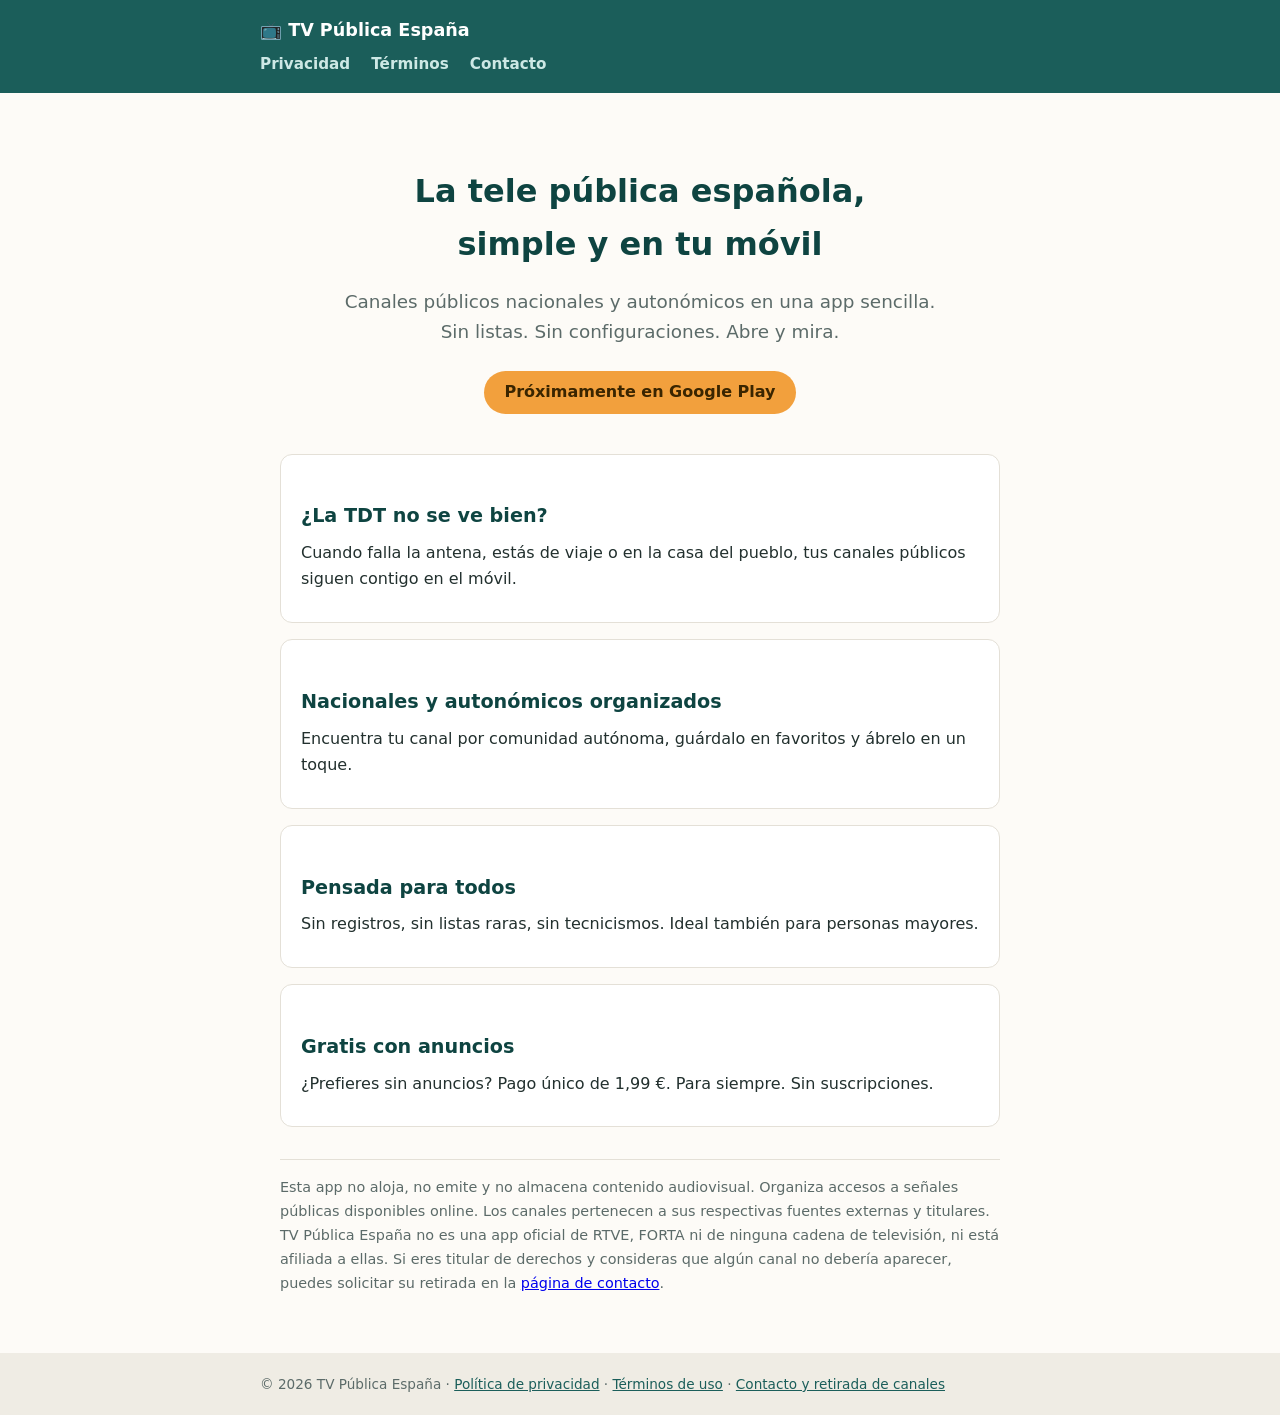
==== index.html @ 510fbc0d "feat: web con landing, privacidad, términos y contacto + deploy a Pages Co-Authored-By: Claude Fable" ====
<!DOCTYPE html>
<html lang="es">
<head>
  <meta charset="utf-8">
  <meta name="viewport" content="width=device-width, initial-scale=1">
  <title>TV Pública España — La tele pública española, simple y en tu móvil</title>
  <meta name="description" content="App Android para ver canales públicos españoles en directo: nacionales y autonómicos, sin listas ni configuraciones. Ideal si la TDT no se ve bien o no tienes antena.">
  <link rel="stylesheet" href="estilo.css">
</head>
<body>
  <header>
    <div class="wrap">
      <a href="index.html">📺 TV Pública España</a>
      <nav>
        <a href="privacidad.html">Privacidad</a>
        <a href="terminos.html">Términos</a>
        <a href="contacto.html">Contacto</a>
      </nav>
    </div>
  </header>
  <main>
    <div class="hero">
      <h1>La tele pública española,<br>simple y en tu móvil</h1>
      <p class="lead">Canales públicos nacionales y autonómicos en una app sencilla.<br>Sin listas. Sin configuraciones. Abre y mira.</p>
      <span class="badge">Próximamente en Google Play</span>
    </div>

    <div class="card">
      <h2>¿La TDT no se ve bien?</h2>
      <p>Cuando falla la antena, estás de viaje o en la casa del pueblo, tus canales públicos siguen contigo en el móvil.</p>
    </div>
    <div class="card">
      <h2>Nacionales y autonómicos organizados</h2>
      <p>Encuentra tu canal por comunidad autónoma, guárdalo en favoritos y ábrelo en un toque.</p>
    </div>
    <div class="card">
      <h2>Pensada para todos</h2>
      <p>Sin registros, sin listas raras, sin tecnicismos. Ideal también para personas mayores.</p>
    </div>
    <div class="card">
      <h2>Gratis con anuncios</h2>
      <p>¿Prefieres sin anuncios? Pago único de 1,99&nbsp;€. Para siempre. Sin suscripciones.</p>
    </div>

    <p class="disclaimer">
      Esta app no aloja, no emite y no almacena contenido audiovisual. Organiza accesos a señales
      públicas disponibles online. Los canales pertenecen a sus respectivas fuentes externas y
      titulares. TV Pública España no es una app oficial de RTVE, FORTA ni de ninguna cadena de
      televisión, ni está afiliada a ellas. Si eres titular de derechos y consideras que algún canal
      no debería aparecer, puedes solicitar su retirada en la <a href="contacto.html">página de contacto</a>.
    </p>
  </main>
  <footer>
    <div class="wrap">
      © 2026 TV Pública España ·
      <a href="privacidad.html">Política de privacidad</a> ·
      <a href="terminos.html">Términos de uso</a> ·
      <a href="contacto.html">Contacto y retirada de canales</a>
    </div>
  </footer>
</body>
</html>
---- estilo.css ----
:root {
  --teal: #1b5e5a;
  --teal-dark: #0e4441;
  --amber: #f2a03d;
  --bg: #fdfbf7;
  --text: #22302e;
  --muted: #5c6b69;
}
* { box-sizing: border-box; margin: 0; padding: 0; }
body {
  font-family: system-ui, -apple-system, "Segoe UI", Roboto, sans-serif;
  background: var(--bg);
  color: var(--text);
  line-height: 1.65;
}
header {
  background: var(--teal);
  color: #fff;
  padding: 1rem 1.25rem;
}
header .wrap, main, footer .wrap {
  max-width: 760px;
  margin: 0 auto;
}
header a { color: #fff; text-decoration: none; font-weight: 700; font-size: 1.1rem; }
nav { margin-top: .35rem; }
nav a {
  color: #cde8e5;
  text-decoration: none;
  margin-right: 1rem;
  font-size: .95rem;
}
nav a:hover { color: #fff; text-decoration: underline; }
main { padding: 2rem 1.25rem 3rem; }
h1 { color: var(--teal-dark); font-size: 1.7rem; margin-bottom: 1rem; }
h2 { color: var(--teal-dark); font-size: 1.2rem; margin: 1.6rem 0 .5rem; }
p, li { margin-bottom: .6rem; }
ul { padding-left: 1.4rem; }
.hero { text-align: center; padding: 2.5rem 0 1.5rem; }
.hero h1 { font-size: 2rem; }
.hero p.lead { font-size: 1.15rem; color: var(--muted); margin: .75rem 0 1.5rem; }
.badge {
  display: inline-block;
  background: var(--amber);
  color: #3a2500;
  font-weight: 600;
  border-radius: 999px;
  padding: .5rem 1.25rem;
}
.card {
  background: #fff;
  border: 1px solid #e4e0d7;
  border-radius: 12px;
  padding: 1.25rem;
  margin: 1rem 0;
}
.disclaimer {
  font-size: .9rem;
  color: var(--muted);
  border-top: 1px solid #e4e0d7;
  margin-top: 2rem;
  padding-top: 1rem;
}
footer {
  background: #efece4;
  color: var(--muted);
  font-size: .85rem;
  padding: 1.25rem;
}
footer a { color: var(--teal); }
code { background: #eee9dd; padding: .1rem .35rem; border-radius: 4px; }
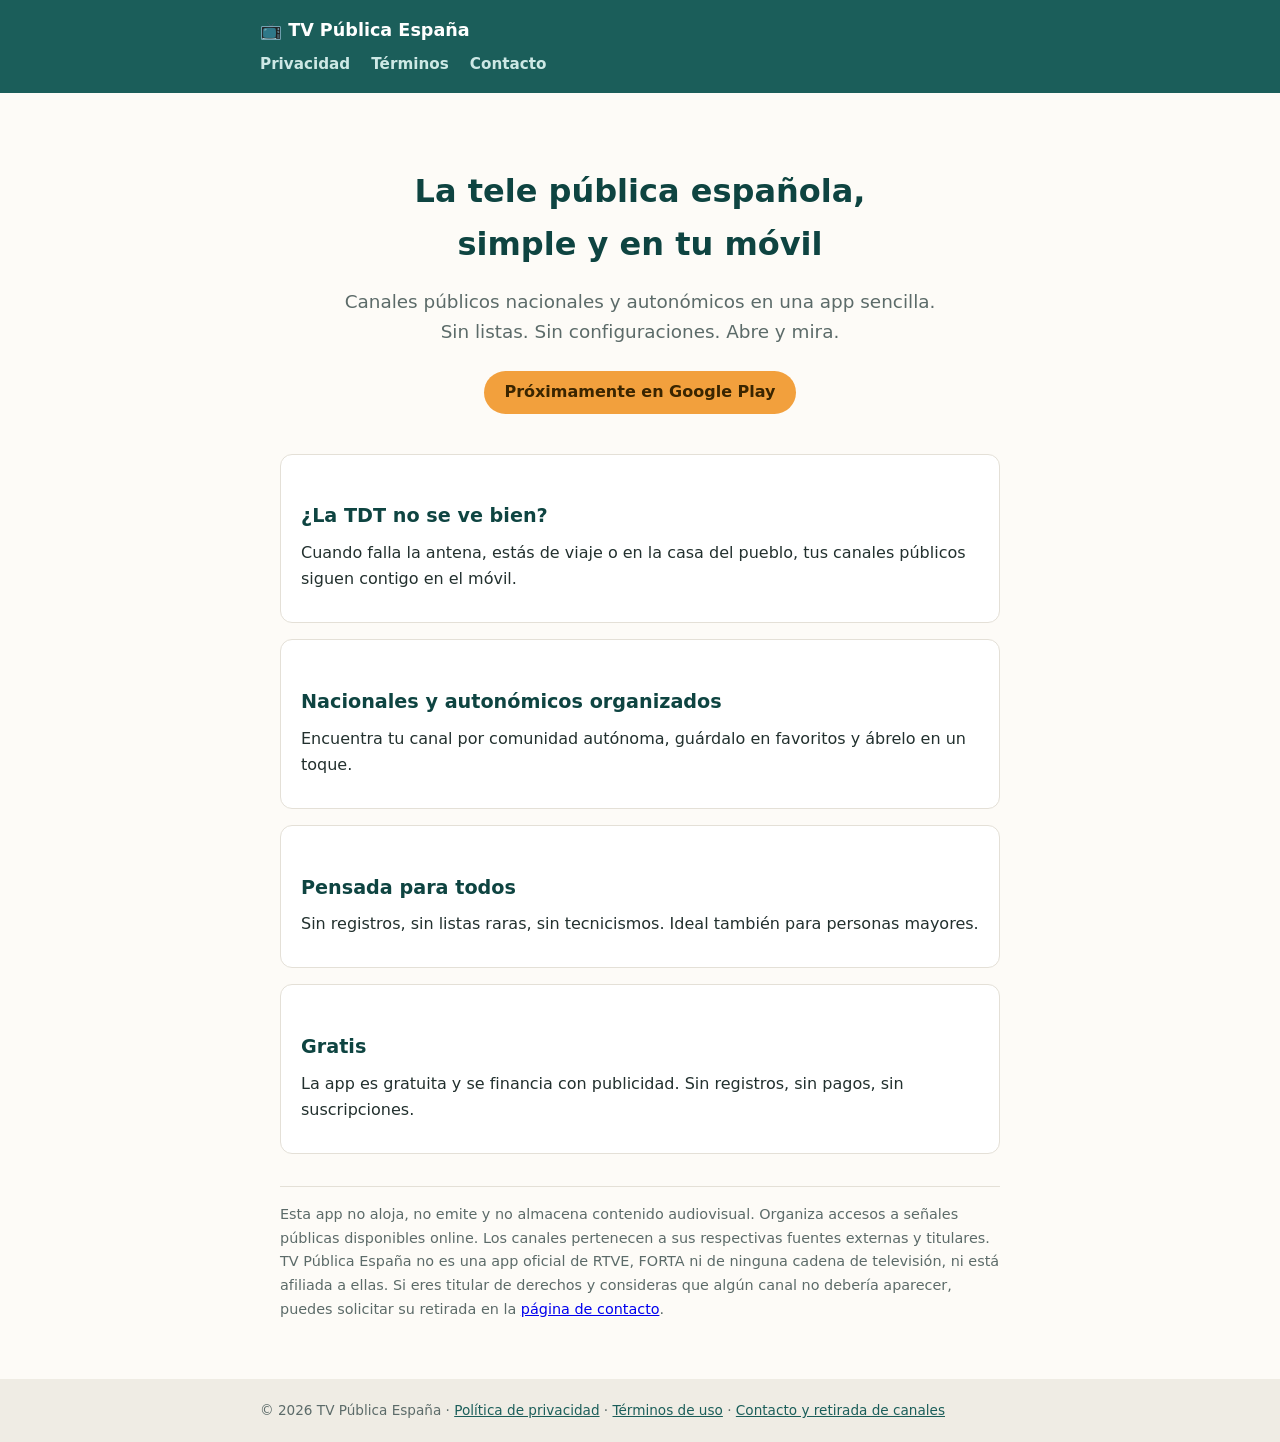
==== commit c7468645: "feat: modelo solo publicidad, sin compra de 1,99 EUR Co-Authored-By: Claude Fable 5 <noreply@anthrop" ====
--- a/index.html
+++ b/index.html
@@ -38,8 +38,8 @@
       <p>Sin registros, sin listas raras, sin tecnicismos. Ideal también para personas mayores.</p>
     </div>
     <div class="card">
-      <h2>Gratis con anuncios</h2>
-      <p>¿Prefieres sin anuncios? Pago único de 1,99&nbsp;€. Para siempre. Sin suscripciones.</p>
+      <h2>Gratis</h2>
+      <p>La app es gratuita y se financia con publicidad. Sin registros, sin pagos, sin suscripciones.</p>
     </div>
 
     <p class="disclaimer">
